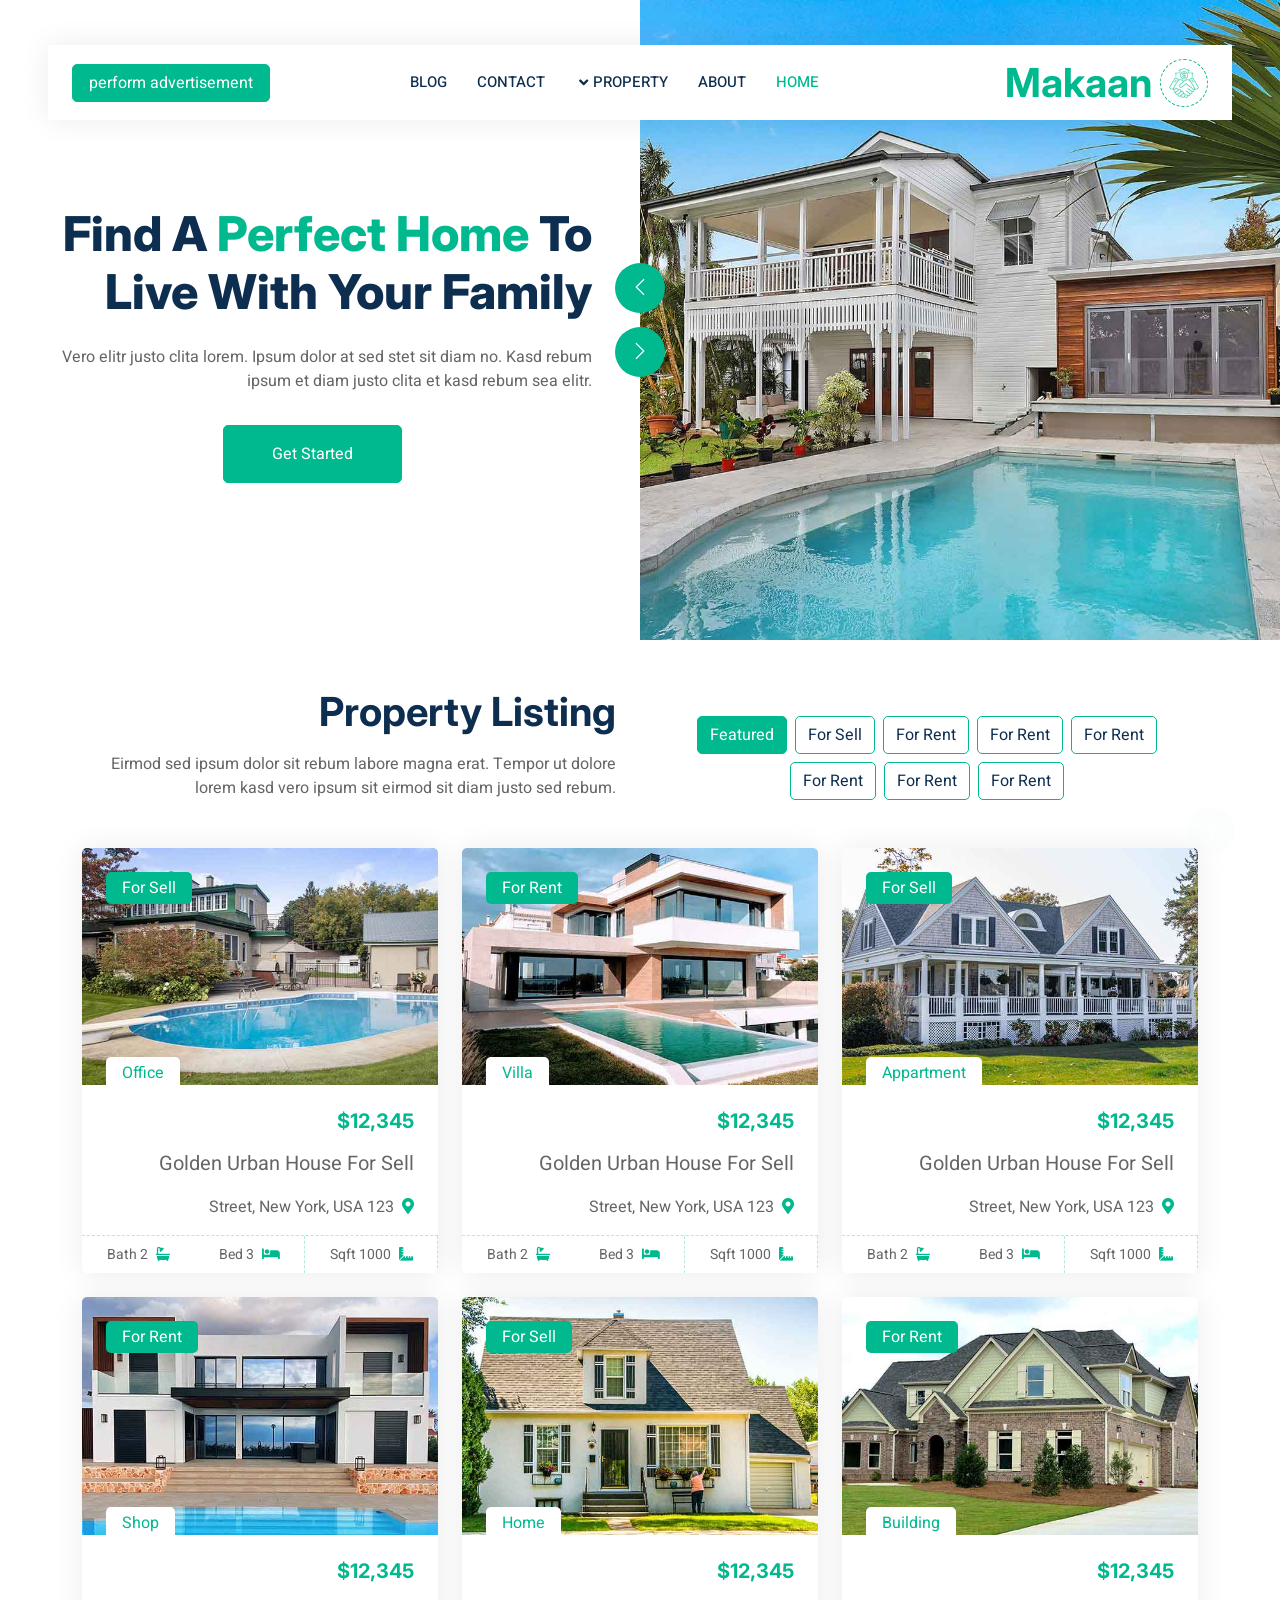
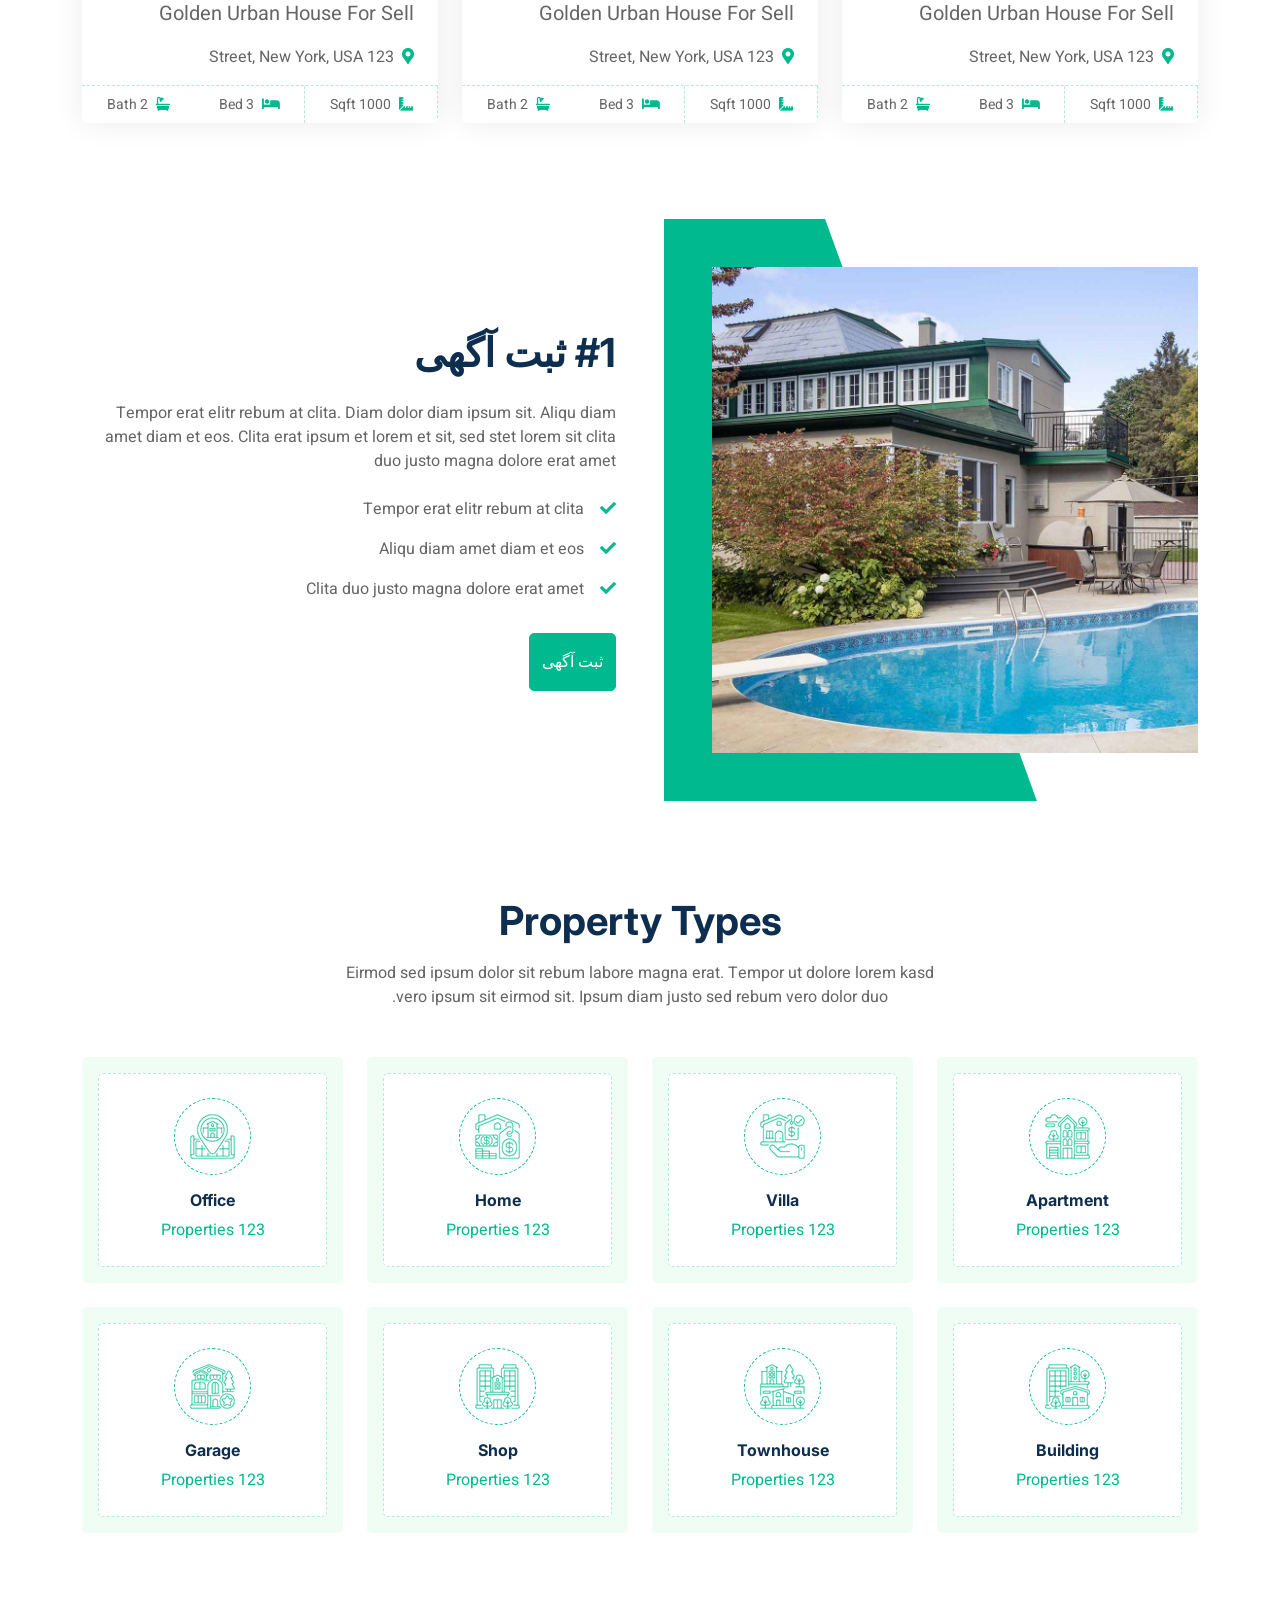
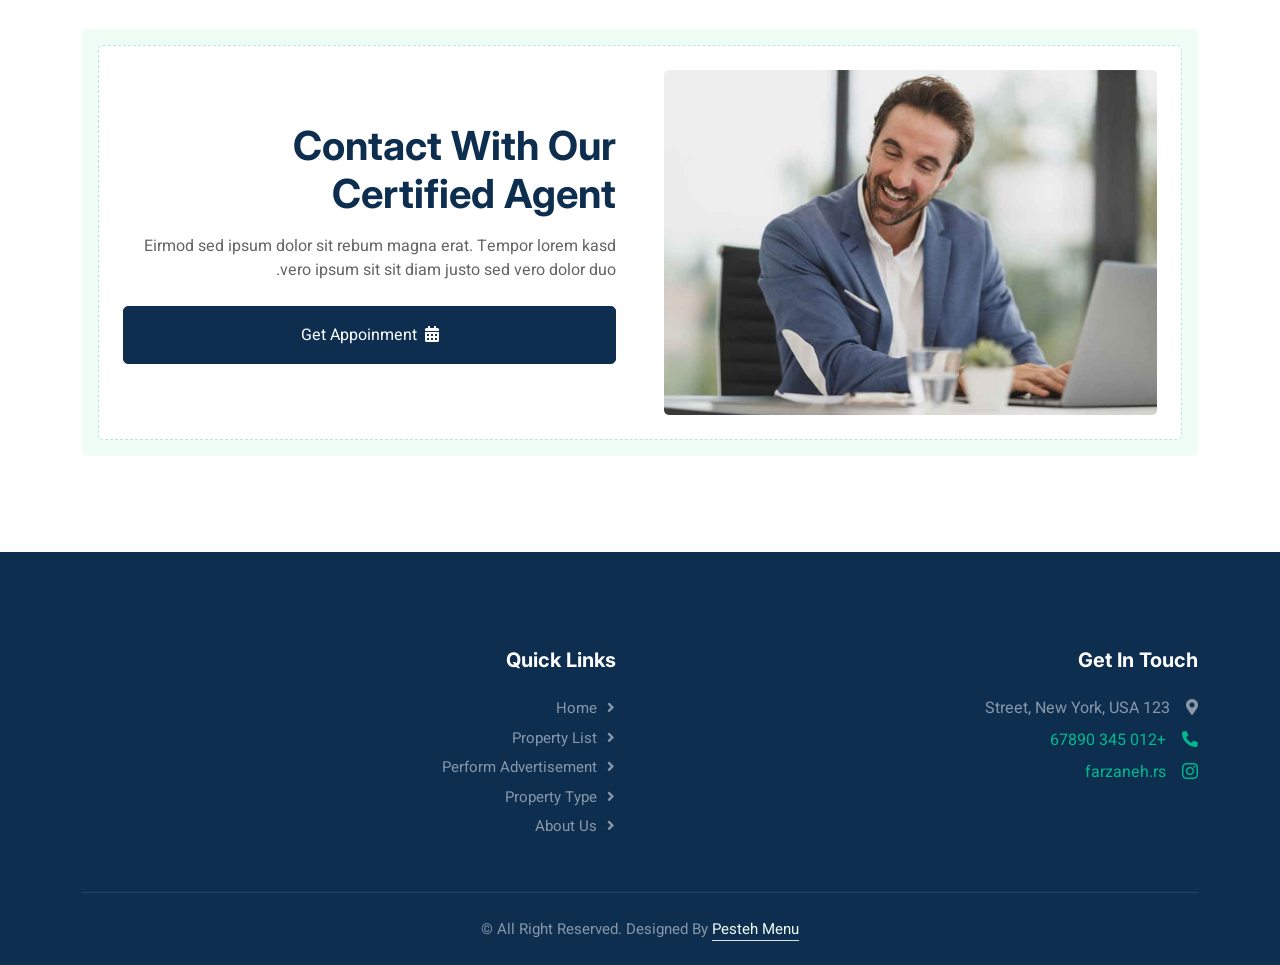
==== frontEnd/index.html @ b6bbc4dc "all files added" ====
<!DOCTYPE html>
<html lang="fa-IR" dir="rtl">

<head>
    <meta charset="utf-8">
    <title>Makaan - Real Estate HTML Template</title>
    <meta content="width=device-width, initial-scale=1.0" name="viewport">
    <meta content="" name="keywords">
    <meta content="" name="description">

    <!-- Favicon -->
    <link href="img/favicon.ico" rel="icon">

    <!-- Google Web Fonts -->
    <link rel="preconnect" href="https://fonts.googleapis.com">
    <link rel="preconnect" href="https://fonts.gstatic.com" crossorigin>
    <link href="https://fonts.googleapis.com/css2?family=Heebo:wght@400;500;600&family=Inter:wght@700;800&display=swap"
        rel="stylesheet">

    <!-- Icon Font Stylesheet -->
    <link href="https://cdnjs.cloudflare.com/ajax/libs/font-awesome/5.10.0/css/all.min.css" rel="stylesheet">
    <link href="https://cdn.jsdelivr.net/npm/bootstrap-icons@1.4.1/font/bootstrap-icons.css" rel="stylesheet">

    <!-- Libraries Stylesheet -->
    <link href="lib/animate/animate.min.css" rel="stylesheet">
    <link href="lib/owlcarousel/assets/owl.carousel.min.css" rel="stylesheet">

    <!-- Customized Bootstrap Stylesheet -->
    <link href="css/bootstrap.min.css" rel="stylesheet">

    <!-- Template Stylesheet -->
    <link href="css/style.css" rel="stylesheet">
</head>

<body>
    <div class="container-xxl bg-white p-0">
        <!-- Spinner Start -->
        <div id="spinner"
            class="show bg-white position-fixed translate-middle w-100 vh-100 top-50 start-50 d-flex align-items-center justify-content-center">
            <div class="spinner-border text-primary" style="width: 3rem; height: 3rem;" role="status">
                <span class="sr-only">Loading...</span>
            </div>
        </div>
        <!-- Spinner End -->


        <!-- Navbar Start -->
        <div class="container-fluid nav-bar bg-transparent">
            <nav class="navbar navbar-expand-lg bg-white navbar-light py-0 px-4">
                <a href="index.html" class="navbar-brand d-flex align-items-center text-center">
                    <div class="icon p-2 ms-2">
                        <img class="img-fluid" src="img/icon-deal.png" alt="Icon" style="width: 30px; height: 30px;">
                    </div>
                    <h1 class="m-0 text-primary">Makaan</h1>
                </a>
                <button type="button" class="navbar-toggler" data-bs-toggle="collapse" data-bs-target="#navbarCollapse">
                    <span class="navbar-toggler-icon"></span>
                </button>
                <div class="collapse navbar-collapse" id="navbarCollapse">
                    <div class="navbar-nav mx-auto">
                        <a href="index.html" class="nav-item nav-link active">Home</a>
                        <a href="#about" class="nav-item nav-link">About</a>
                        <div class="nav-item dropdown">
                            <a href="#" class="nav-link dropdown-toggle" data-bs-toggle="dropdown">Property</a>
                            <div class="dropdown-menu rounded-0 m-0">
                                <a href="#property-list" class="dropdown-item">Property List</a>
                                <a href="#property-type" class="dropdown-item">Property Type</a>
                            </div>
                        </div>
                        <a href="#contact-us" class="nav-item nav-link">Contact</a>
                        <a href="#blog" class="nav-item nav-link">Blog</a>
                    </div>
                    <a href="adv.html" class="btn btn-primary px-3 d-none d-lg-flex">perform advertisement</a>
                </div>
            </nav>
        </div>
        <!-- Navbar End -->


        <!-- Header Start -->
        <div class="container-fluid header bg-white p-0" dir="ltr">
            <div class="row g-0 align-items-center flex-column-reverse flex-md-row">
                <div class="col-md-6 p-5 mt-lg-5">
                    <h1 class="display-5 animated fadeIn mb-4 text-end">Find A <span class="text-primary">Perfect
                            Home</span> To Live With Your Family</h1>
                    <p class="animated fadeIn mb-4 pb-2 text-end">Vero elitr justo clita lorem. Ipsum dolor at sed stet
                        sit diam no. Kasd rebum ipsum et diam justo clita et kasd rebum sea elitr.</p>
                    <center>
                        <a href="" class="btn btn-primary py-3 px-5 me-3 animated fadeIn text-end">Get Started</a>
                    </center>
                </div>
                <div class="col-md-6 animated fadeIn">
                    <div class="owl-carousel header-carousel">
                        <div class="owl-carousel-item">
                            <img class="img-fluid" src="img/carousel-1.jpg" alt="">
                        </div>
                        <div class="owl-carousel-item">
                            <img class="img-fluid" src="img/carousel-2.jpg" alt="">
                        </div>
                    </div>
                </div>
            </div>
        </div>
        <!-- Header End -->

        <!-- Property List Start -->
        <div class="container-xxl py-5" id="property-list">
            <div class="container">
                <div class="row g-0 gx-5 align-items-end" dir="ltr">
                    <div class="col-lg-6">
                        <div class="text-end mx-auto mb-5 wow slideInLeft" data-wow-delay="0.1s">
                            <h1 class="mb-3">Property Listing</h1>
                            <p>Eirmod sed ipsum dolor sit rebum labore magna erat. Tempor ut dolore lorem kasd vero
                                ipsum sit eirmod sit diam justo sed rebum.</p>
                        </div>
                    </div>
                    <div class="col-lg-6 text-center text-lg-end wow slideInRight" data-wow-delay="0.1s">
                        <ul class="nav nav-pills d-inline-flex justify-content-center mb-5 px-0">
                            <li class="nav-item me-2 mt-2">
                                <a class="btn btn-outline-primary active" data-bs-toggle="pill"
                                    href="#tab-1">Featured</a>
                            </li>
                            <li class="nav-item me-2 mt-2">
                                <a class="btn btn-outline-primary" data-bs-toggle="pill" href="#tab-2">For Sell</a>
                            </li>
                            <li class="nav-item me-2 mt-2">
                                <a class="btn btn-outline-primary" data-bs-toggle="pill" href="#tab-3">For Rent</a>
                            </li>
                            <li class="nav-item me-2 mt-2">
                                <a class="btn btn-outline-primary" data-bs-toggle="pill" href="#tab-3">For Rent</a>
                            </li>
                            <li class="nav-item me-2 mt-2">
                                <a class="btn btn-outline-primary" data-bs-toggle="pill" href="#tab-3">For Rent</a>
                            </li>
                            <li class="nav-item me-2 mt-2">
                                <a class="btn btn-outline-primary" data-bs-toggle="pill" href="#tab-3">For Rent</a>
                            </li>
                            <li class="nav-item me-2 mt-2">
                                <a class="btn btn-outline-primary" data-bs-toggle="pill" href="#tab-3">For Rent</a>
                            </li>
                            <li class="nav-item me-2 mt-2">
                                <a class="btn btn-outline-primary" data-bs-toggle="pill" href="#tab-3">For Rent</a>
                            </li>
                        </ul>
                    </div>
                </div>
                <div class="tab-content">
                    <div id="tab-1" class="tab-pane fade show p-0 active">
                        <div class="row g-4">
                            <div class="col-lg-4 col-md-6 wow fadeInUp" data-wow-delay="0.1s">
                                <div class="property-item rounded overflow-hidden">
                                    <div class="position-relative overflow-hidden">
                                        <img class="img-fluid" src="img/property-1.jpg" alt="">
                                        <div
                                            class="bg-primary rounded text-white position-absolute start-0 top-0 m-4 py-1 px-3">
                                            For Sell</div>
                                        <div
                                            class="bg-white rounded-top text-primary position-absolute start-0 bottom-0 mx-4 pt-1 px-3">
                                            Appartment</div>
                                    </div>
                                    <div class="p-4 pb-0">
                                        <h5 class="text-primary mb-3">$12,345</h5>
                                        <p class="fs-5">Golden Urban House For Sell</p>
                                        <p><i class="fa fa-map-marker-alt text-primary ms-2"></i>123 Street, New York,
                                            USA</p>
                                    </div>
                                    <div class="d-flex border-top">
                                        <small class="flex-fill text-center border-end py-2"><i
                                                class="fa fa-ruler-combined text-primary ms-2"></i>1000 Sqft</small>
                                        <small class="flex-fill text-center border-end py-2"><i
                                                class="fa fa-bed text-primary ms-2"></i>3 Bed</small>
                                        <small class="flex-fill text-center py-2"><i
                                                class="fa fa-bath text-primary ms-2"></i>2 Bath</small>
                                    </div>
                                </div>
                            </div>
                            <div class="col-lg-4 col-md-6 wow fadeInUp" data-wow-delay="0.3s">
                                <div class="property-item rounded overflow-hidden">
                                    <div class="position-relative overflow-hidden">
                                        <img class="img-fluid" src="img/property-2.jpg" alt="">
                                        <div
                                            class="bg-primary rounded text-white position-absolute start-0 top-0 m-4 py-1 px-3">
                                            For Rent</div>
                                        <div
                                            class="bg-white rounded-top text-primary position-absolute start-0 bottom-0 mx-4 pt-1 px-3">
                                            Villa</div>
                                    </div>
                                    <div class="p-4 pb-0">
                                        <h5 class="text-primary mb-3">$12,345</h5>
                                        <p class="fs-5">Golden Urban House For Sell</p>
                                        <p><i class="fa fa-map-marker-alt text-primary ms-2"></i>123 Street, New York,
                                            USA</p>
                                    </div>
                                    <div class="d-flex border-top">
                                        <small class="flex-fill text-center border-end py-2"><i
                                                class="fa fa-ruler-combined text-primary ms-2"></i>1000 Sqft</small>
                                        <small class="flex-fill text-center border-end py-2"><i
                                                class="fa fa-bed text-primary ms-2"></i>3 Bed</small>
                                        <small class="flex-fill text-center py-2"><i
                                                class="fa fa-bath text-primary ms-2"></i>2 Bath</small>
                                    </div>
                                </div>
                            </div>
                            <div class="col-lg-4 col-md-6 wow fadeInUp" data-wow-delay="0.5s">
                                <div class="property-item rounded overflow-hidden">
                                    <div class="position-relative overflow-hidden">
                                        <img class="img-fluid" src="img/property-3.jpg" alt="">
                                        <div
                                            class="bg-primary rounded text-white position-absolute start-0 top-0 m-4 py-1 px-3">
                                            For Sell</div>
                                        <div
                                            class="bg-white rounded-top text-primary position-absolute start-0 bottom-0 mx-4 pt-1 px-3">
                                            Office</div>
                                    </div>
                                    <div class="p-4 pb-0">
                                        <h5 class="text-primary mb-3">$12,345</h5>
                                        <p class="fs-5">Golden Urban House For Sell</p>
                                        <p><i class="fa fa-map-marker-alt text-primary ms-2"></i>123 Street, New York,
                                            USA</p>
                                    </div>
                                    <div class="d-flex border-top">
                                        <small class="flex-fill text-center border-end py-2"><i
                                                class="fa fa-ruler-combined text-primary ms-2"></i>1000 Sqft</small>
                                        <small class="flex-fill text-center border-end py-2"><i
                                                class="fa fa-bed text-primary ms-2"></i>3 Bed</small>
                                        <small class="flex-fill text-center py-2"><i
                                                class="fa fa-bath text-primary ms-2"></i>2 Bath</small>
                                    </div>
                                </div>
                            </div>
                            <div class="col-lg-4 col-md-6 wow fadeInUp" data-wow-delay="0.1s">
                                <div class="property-item rounded overflow-hidden">
                                    <div class="position-relative overflow-hidden">
                                        <img class="img-fluid" src="img/property-4.jpg" alt="">
                                        <div
                                            class="bg-primary rounded text-white position-absolute start-0 top-0 m-4 py-1 px-3">
                                            For Rent</div>
                                        <div
                                            class="bg-white rounded-top text-primary position-absolute start-0 bottom-0 mx-4 pt-1 px-3">
                                            Building</div>
                                    </div>
                                    <div class="p-4 pb-0">
                                        <h5 class="text-primary mb-3">$12,345</h5>
                                        <p class="fs-5">Golden Urban House For Sell</p>
                                        <p><i class="fa fa-map-marker-alt text-primary ms-2"></i>123 Street, New York,
                                            USA</p>
                                    </div>
                                    <div class="d-flex border-top">
                                        <small class="flex-fill text-center border-end py-2"><i
                                                class="fa fa-ruler-combined text-primary ms-2"></i>1000 Sqft</small>
                                        <small class="flex-fill text-center border-end py-2"><i
                                                class="fa fa-bed text-primary ms-2"></i>3 Bed</small>
                                        <small class="flex-fill text-center py-2"><i
                                                class="fa fa-bath text-primary ms-2"></i>2 Bath</small>
                                    </div>
                                </div>
                            </div>
                            <div class="col-lg-4 col-md-6 wow fadeInUp" data-wow-delay="0.3s">
                                <div class="property-item rounded overflow-hidden">
                                    <div class="position-relative overflow-hidden">
                                        <img class="img-fluid" src="img/property-5.jpg" alt="">
                                        <div
                                            class="bg-primary rounded text-white position-absolute start-0 top-0 m-4 py-1 px-3">
                                            For Sell</div>
                                        <div
                                            class="bg-white rounded-top text-primary position-absolute start-0 bottom-0 mx-4 pt-1 px-3">
                                            Home</div>
                                    </div>
                                    <div class="p-4 pb-0">
                                        <h5 class="text-primary mb-3">$12,345</h5>
                                        <p class="fs-5">Golden Urban House For Sell</p>
                                        <p><i class="fa fa-map-marker-alt text-primary ms-2"></i>123 Street, New York,
                                            USA</p>
                                    </div>
                                    <div class="d-flex border-top">
                                        <small class="flex-fill text-center border-end py-2"><i
                                                class="fa fa-ruler-combined text-primary ms-2"></i>1000 Sqft</small>
                                        <small class="flex-fill text-center border-end py-2"><i
                                                class="fa fa-bed text-primary ms-2"></i>3 Bed</small>
                                        <small class="flex-fill text-center py-2"><i
                                                class="fa fa-bath text-primary ms-2"></i>2 Bath</small>
                                    </div>
                                </div>
                            </div>
                            <div class="col-lg-4 col-md-6 wow fadeInUp" data-wow-delay="0.5s">
                                <div class="property-item rounded overflow-hidden">
                                    <div class="position-relative overflow-hidden">
                                        <img class="img-fluid" src="img/property-6.jpg" alt="">
                                        <div
                                            class="bg-primary rounded text-white position-absolute start-0 top-0 m-4 py-1 px-3">
                                            For Rent</div>
                                        <div
                                            class="bg-white rounded-top text-primary position-absolute start-0 bottom-0 mx-4 pt-1 px-3">
                                            Shop</div>
                                    </div>
                                    <div class="p-4 pb-0">
                                        <h5 class="text-primary mb-3">$12,345</h5>
                                        <p class="fs-5">Golden Urban House For Sell</p>
                                        <p><i class="fa fa-map-marker-alt text-primary ms-2"></i>123 Street, New York,
                                            USA</p>
                                    </div>
                                    <div class="d-flex border-top">
                                        <small class="flex-fill text-center border-end py-2"><i
                                                class="fa fa-ruler-combined text-primary ms-2"></i>1000 Sqft</small>
                                        <small class="flex-fill text-center border-end py-2"><i
                                                class="fa fa-bed text-primary ms-2"></i>3 Bed</small>
                                        <small class="flex-fill text-center py-2"><i
                                                class="fa fa-bath text-primary ms-2"></i>2 Bath</small>
                                    </div>
                                </div>
                            </div>
                            <!-- <div class="col-12 text-center wow fadeInUp" data-wow-delay="0.1s">
                                <a class="btn btn-primary py-3 px-5" href="">Browse More Property</a>
                            </div> -->
                        </div>
                    </div>
                    <div id="tab-2" class="tab-pane fade show p-0">
                        <div class="row g-4">
                            <div class="col-lg-4 col-md-6">
                                <div class="property-item rounded overflow-hidden">
                                    <div class="position-relative overflow-hidden">
                                        <img class="img-fluid" src="img/property-1.jpg" alt="">
                                        <div
                                            class="bg-primary rounded text-white position-absolute start-0 top-0 m-4 py-1 px-3">
                                            For Sell</div>
                                        <div
                                            class="bg-white rounded-top text-primary position-absolute start-0 bottom-0 mx-4 pt-1 px-3">
                                            Appartment</div>
                                    </div>
                                    <div class="p-4 pb-0">
                                        <h5 class="text-primary mb-3">$12,345</h5>
                                        <p class="fs-5">Golden Urban House For Sell</p>
                                        <p><i class="fa fa-map-marker-alt text-primary ms-2"></i>123 Street, New York,
                                            USA</p>
                                    </div>
                                    <div class="d-flex border-top">
                                        <small class="flex-fill text-center border-end py-2"><i
                                                class="fa fa-ruler-combined text-primary ms-2"></i>1000 Sqft</small>
                                        <small class="flex-fill text-center border-end py-2"><i
                                                class="fa fa-bed text-primary ms-2"></i>3 Bed</small>
                                        <small class="flex-fill text-center py-2"><i
                                                class="fa fa-bath text-primary ms-2"></i>2 Bath</small>
                                    </div>
                                </div>
                            </div>
                            <div class="col-lg-4 col-md-6">
                                <div class="property-item rounded overflow-hidden">
                                    <div class="position-relative overflow-hidden">
                                        <img class="img-fluid" src="img/property-2.jpg" alt="">
                                        <div
                                            class="bg-primary rounded text-white position-absolute start-0 top-0 m-4 py-1 px-3">
                                            For Rent</div>
                                        <div
                                            class="bg-white rounded-top text-primary position-absolute start-0 bottom-0 mx-4 pt-1 px-3">
                                            Villa</div>
                                    </div>
                                    <div class="p-4 pb-0">
                                        <h5 class="text-primary mb-3">$12,345</h5>
                                        <p class="fs-5">Golden Urban House For Sell</p>
                                        <p><i class="fa fa-map-marker-alt text-primary ms-2"></i>123 Street, New York,
                                            USA</p>
                                    </div>
                                    <div class="d-flex border-top">
                                        <small class="flex-fill text-center border-end py-2"><i
                                                class="fa fa-ruler-combined text-primary ms-2"></i>1000 Sqft</small>
                                        <small class="flex-fill text-center border-end py-2"><i
                                                class="fa fa-bed text-primary ms-2"></i>3 Bed</small>
                                        <small class="flex-fill text-center py-2"><i
                                                class="fa fa-bath text-primary ms-2"></i>2 Bath</small>
                                    </div>
                                </div>
                            </div>
                            <div class="col-lg-4 col-md-6">
                                <div class="property-item rounded overflow-hidden">
                                    <div class="position-relative overflow-hidden">
                                        <img class="img-fluid" src="img/property-3.jpg" alt="">
                                        <div
                                            class="bg-primary rounded text-white position-absolute start-0 top-0 m-4 py-1 px-3">
                                            For Sell</div>
                                        <div
                                            class="bg-white rounded-top text-primary position-absolute start-0 bottom-0 mx-4 pt-1 px-3">
                                            Office</div>
                                    </div>
                                    <div class="p-4 pb-0">
                                        <h5 class="text-primary mb-3">$12,345</h5>
                                        <p class="fs-5">Golden Urban House For Sell</p>
                                        <p><i class="fa fa-map-marker-alt text-primary ms-2"></i>123 Street, New York,
                                            USA</p>
                                    </div>
                                    <div class="d-flex border-top">
                                        <small class="flex-fill text-center border-end py-2"><i
                                                class="fa fa-ruler-combined text-primary ms-2"></i>1000 Sqft</small>
                                        <small class="flex-fill text-center border-end py-2"><i
                                                class="fa fa-bed text-primary ms-2"></i>3 Bed</small>
                                        <small class="flex-fill text-center py-2"><i
                                                class="fa fa-bath text-primary ms-2"></i>2 Bath</small>
                                    </div>
                                </div>
                            </div>
                            <div class="col-lg-4 col-md-6">
                                <div class="property-item rounded overflow-hidden">
                                    <div class="position-relative overflow-hidden">
                                        <img class="img-fluid" src="img/property-4.jpg" alt="">
                                        <div
                                            class="bg-primary rounded text-white position-absolute start-0 top-0 m-4 py-1 px-3">
                                            For Rent</div>
                                        <div
                                            class="bg-white rounded-top text-primary position-absolute start-0 bottom-0 mx-4 pt-1 px-3">
                                            Building</div>
                                    </div>
                                    <div class="p-4 pb-0">
                                        <h5 class="text-primary mb-3">$12,345</h5>
                                        <p class="fs-5">Golden Urban House For Sell</p>
                                        <p><i class="fa fa-map-marker-alt text-primary ms-2"></i>123 Street, New York,
                                            USA</p>
                                    </div>
                                    <div class="d-flex border-top">
                                        <small class="flex-fill text-center border-end py-2"><i
                                                class="fa fa-ruler-combined text-primary ms-2"></i>1000 Sqft</small>
                                        <small class="flex-fill text-center border-end py-2"><i
                                                class="fa fa-bed text-primary ms-2"></i>3 Bed</small>
                                        <small class="flex-fill text-center py-2"><i
                                                class="fa fa-bath text-primary ms-2"></i>2 Bath</small>
                                    </div>
                                </div>
                            </div>
                            <div class="col-lg-4 col-md-6">
                                <div class="property-item rounded overflow-hidden">
                                    <div class="position-relative overflow-hidden">
                                        <img class="img-fluid" src="img/property-5.jpg" alt="">
                                        <div
                                            class="bg-primary rounded text-white position-absolute start-0 top-0 m-4 py-1 px-3">
                                            For Sell</div>
                                        <div
                                            class="bg-white rounded-top text-primary position-absolute start-0 bottom-0 mx-4 pt-1 px-3">
                                            Home</div>
                                    </div>
                                    <div class="p-4 pb-0">
                                        <h5 class="text-primary mb-3">$12,345</h5>
                                        <p class="fs-5">Golden Urban House For Sell</p>
                                        <p><i class="fa fa-map-marker-alt text-primary ms-2"></i>123 Street, New York,
                                            USA</p>
                                    </div>
                                    <div class="d-flex border-top">
                                        <small class="flex-fill text-center border-end py-2"><i
                                                class="fa fa-ruler-combined text-primary ms-2"></i>1000 Sqft</small>
                                        <small class="flex-fill text-center border-end py-2"><i
                                                class="fa fa-bed text-primary ms-2"></i>3 Bed</small>
                                        <small class="flex-fill text-center py-2"><i
                                                class="fa fa-bath text-primary ms-2"></i>2 Bath</small>
                                    </div>
                                </div>
                            </div>
                            <div class="col-lg-4 col-md-6">
                                <div class="property-item rounded overflow-hidden">
                                    <div class="position-relative overflow-hidden">
                                        <img class="img-fluid" src="img/property-6.jpg" alt="">
                                        <div
                                            class="bg-primary rounded text-white position-absolute start-0 top-0 m-4 py-1 px-3">
                                            For Rent</div>
                                        <div
                                            class="bg-white rounded-top text-primary position-absolute start-0 bottom-0 mx-4 pt-1 px-3">
                                            Shop</div>
                                    </div>
                                    <div class="p-4 pb-0">
                                        <h5 class="text-primary mb-3">$12,345</h5>
                                        <p class="fs-5">Golden Urban House For Sell</p>
                                        <p><i class="fa fa-map-marker-alt text-primary ms-2"></i>123 Street, New York,
                                            USA</p>
                                    </div>
                                    <div class="d-flex border-top">
                                        <small class="flex-fill text-center border-end py-2"><i
                                                class="fa fa-ruler-combined text-primary ms-2"></i>1000 Sqft</small>
                                        <small class="flex-fill text-center border-end py-2"><i
                                                class="fa fa-bed text-primary ms-2"></i>3 Bed</small>
                                        <small class="flex-fill text-center py-2"><i
                                                class="fa fa-bath text-primary ms-2"></i>2 Bath</small>
                                    </div>
                                </div>
                            </div>
                            <div class="col-12 text-center">
                                <a class="btn btn-primary py-3 px-5" href="">Browse More Property</a>
                            </div>
                        </div>
                    </div>
                    <div id="tab-3" class="tab-pane fade show p-0">
                        <div class="row g-4">
                            <div class="col-lg-4 col-md-6">
                                <div class="property-item rounded overflow-hidden">
                                    <div class="position-relative overflow-hidden">
                                        <img class="img-fluid" src="img/property-1.jpg" alt="">
                                        <div
                                            class="bg-primary rounded text-white position-absolute start-0 top-0 m-4 py-1 px-3">
                                            For Sell</div>
                                        <div
                                            class="bg-white rounded-top text-primary position-absolute start-0 bottom-0 mx-4 pt-1 px-3">
                                            Appartment</div>
                                    </div>
                                    <div class="p-4 pb-0">
                                        <h5 class="text-primary mb-3">$12,345</h5>
                                        <p class="fs-5">Golden Urban House For Sell</p>
                                        <p><i class="fa fa-map-marker-alt text-primary ms-2"></i>123 Street, New York,
                                            USA</p>
                                    </div>
                                    <div class="d-flex border-top">
                                        <small class="flex-fill text-center border-end py-2"><i
                                                class="fa fa-ruler-combined text-primary ms-2"></i>1000 Sqft</small>
                                        <small class="flex-fill text-center border-end py-2"><i
                                                class="fa fa-bed text-primary ms-2"></i>3 Bed</small>
                                        <small class="flex-fill text-center py-2"><i
                                                class="fa fa-bath text-primary ms-2"></i>2 Bath</small>
                                    </div>
                                </div>
                            </div>
                            <div class="col-lg-4 col-md-6">
                                <div class="property-item rounded overflow-hidden">
                                    <div class="position-relative overflow-hidden">
                                        <img class="img-fluid" src="img/property-2.jpg" alt="">
                                        <div
                                            class="bg-primary rounded text-white position-absolute start-0 top-0 m-4 py-1 px-3">
                                            For Rent</div>
                                        <div
                                            class="bg-white rounded-top text-primary position-absolute start-0 bottom-0 mx-4 pt-1 px-3">
                                            Villa</div>
                                    </div>
                                    <div class="p-4 pb-0">
                                        <h5 class="text-primary mb-3">$12,345</h5>
                                        <p class="fs-5">Golden Urban House For Sell</p>
                                        <p><i class="fa fa-map-marker-alt text-primary ms-2"></i>123 Street, New York,
                                            USA</p>
                                    </div>
                                    <div class="d-flex border-top">
                                        <small class="flex-fill text-center border-end py-2"><i
                                                class="fa fa-ruler-combined text-primary ms-2"></i>1000 Sqft</small>
                                        <small class="flex-fill text-center border-end py-2"><i
                                                class="fa fa-bed text-primary ms-2"></i>3 Bed</small>
                                        <small class="flex-fill text-center py-2"><i
                                                class="fa fa-bath text-primary ms-2"></i>2 Bath</small>
                                    </div>
                                </div>
                            </div>
                            <div class="col-lg-4 col-md-6">
                                <div class="property-item rounded overflow-hidden">
                                    <div class="position-relative overflow-hidden">
                                        <img class="img-fluid" src="img/property-3.jpg" alt="">
                                        <div
                                            class="bg-primary rounded text-white position-absolute start-0 top-0 m-4 py-1 px-3">
                                            For Sell</div>
                                        <div
                                            class="bg-white rounded-top text-primary position-absolute start-0 bottom-0 mx-4 pt-1 px-3">
                                            Office</div>
                                    </div>
                                    <div class="p-4 pb-0">
                                        <h5 class="text-primary mb-3">$12,345</h5>
                                        <p class="fs-5">Golden Urban House For Sell</p>
                                        <p><i class="fa fa-map-marker-alt text-primary ms-2"></i>123 Street, New York,
                                            USA</p>
                                    </div>
                                    <div class="d-flex border-top">
                                        <small class="flex-fill text-center border-end py-2"><i
                                                class="fa fa-ruler-combined text-primary ms-2"></i>1000 Sqft</small>
                                        <small class="flex-fill text-center border-end py-2"><i
                                                class="fa fa-bed text-primary ms-2"></i>3 Bed</small>
                                        <small class="flex-fill text-center py-2"><i
                                                class="fa fa-bath text-primary ms-2"></i>2 Bath</small>
                                    </div>
                                </div>
                            </div>
                            <div class="col-lg-4 col-md-6">
                                <div class="property-item rounded overflow-hidden">
                                    <div class="position-relative overflow-hidden">
                                        <img class="img-fluid" src="img/property-4.jpg" alt="">
                                        <div
                                            class="bg-primary rounded text-white position-absolute start-0 top-0 m-4 py-1 px-3">
                                            For Rent</div>
                                        <div
                                            class="bg-white rounded-top text-primary position-absolute start-0 bottom-0 mx-4 pt-1 px-3">
                                            Building</div>
                                    </div>
                                    <div class="p-4 pb-0">
                                        <h5 class="text-primary mb-3">$12,345</h5>
                                        <p class="fs-5">Golden Urban House For Sell</p>
                                        <p><i class="fa fa-map-marker-alt text-primary ms-2"></i>123 Street, New York,
                                            USA</p>
                                    </div>
                                    <div class="d-flex border-top">
                                        <small class="flex-fill text-center border-end py-2"><i
                                                class="fa fa-ruler-combined text-primary ms-2"></i>1000 Sqft</small>
                                        <small class="flex-fill text-center border-end py-2"><i
                                                class="fa fa-bed text-primary ms-2"></i>3 Bed</small>
                                        <small class="flex-fill text-center py-2"><i
                                                class="fa fa-bath text-primary ms-2"></i>2 Bath</small>
                                    </div>
                                </div>
                            </div>
                            <div class="col-lg-4 col-md-6">
                                <div class="property-item rounded overflow-hidden">
                                    <div class="position-relative overflow-hidden">
                                        <img class="img-fluid" src="img/property-5.jpg" alt="">
                                        <div
                                            class="bg-primary rounded text-white position-absolute start-0 top-0 m-4 py-1 px-3">
                                            For Sell</div>
                                        <div
                                            class="bg-white rounded-top text-primary position-absolute start-0 bottom-0 mx-4 pt-1 px-3">
                                            Home</div>
                                    </div>
                                    <div class="p-4 pb-0">
                                        <h5 class="text-primary mb-3">$12,345</h5>
                                        <p class="fs-5">Golden Urban House For Sell</p>
                                        <p><i class="fa fa-map-marker-alt text-primary ms-2"></i>123 Street, New York,
                                            USA</p>
                                    </div>
                                    <div class="d-flex border-top">
                                        <small class="flex-fill text-center border-end py-2"><i
                                                class="fa fa-ruler-combined text-primary ms-2"></i>1000 Sqft</small>
                                        <small class="flex-fill text-center border-end py-2"><i
                                                class="fa fa-bed text-primary ms-2"></i>3 Bed</small>
                                        <small class="flex-fill text-center py-2"><i
                                                class="fa fa-bath text-primary ms-2"></i>2 Bath</small>
                                    </div>
                                </div>
                            </div>
                            <div class="col-lg-4 col-md-6">
                                <div class="property-item rounded overflow-hidden">
                                    <div class="position-relative overflow-hidden">
                                        <img class="img-fluid" src="img/property-6.jpg" alt="">
                                        <div
                                            class="bg-primary rounded text-white position-absolute start-0 top-0 m-4 py-1 px-3">
                                            For Rent</div>
                                        <div
                                            class="bg-white rounded-top text-primary position-absolute start-0 bottom-0 mx-4 pt-1 px-3">
                                            Shop</div>
                                    </div>
                                    <div class="p-4 pb-0">
                                        <h5 class="text-primary mb-3">$12,345</h5>
                                        <p class="fs-5">Golden Urban House For Sell</p>
                                        <p><i class="fa fa-map-marker-alt text-primary ms-2"></i>123 Street, New York,
                                            USA</p>
                                    </div>
                                    <div class="d-flex border-top">
                                        <small class="flex-fill text-center border-end py-2"><i
                                                class="fa fa-ruler-combined text-primary ms-2"></i>1000 Sqft</small>
                                        <small class="flex-fill text-center border-end py-2"><i
                                                class="fa fa-bed text-primary ms-2"></i>3 Bed</small>
                                        <small class="flex-fill text-center py-2"><i
                                                class="fa fa-bath text-primary ms-2"></i>2 Bath</small>
                                    </div>
                                </div>
                            </div>
                            <div class="col-12 text-center">
                                <a class="btn btn-primary py-3 px-5" href="">Browse More Property</a>
                            </div>
                        </div>
                    </div>
                </div>
            </div>
        </div>
        <!-- Property List End -->

        <!-- advertisement Start -->
        <div class="container-xxl py-5">
            <div class="container">
                <div class="row g-5 align-items-center">
                    <div class="col-lg-6 wow fadeIn" data-wow-delay="0.1s">
                        <div class="about-img position-relative overflow-hidden p-5 pe-0">
                            <img class="img-fluid w-100" src="img/about.jpg">
                        </div>
                    </div>
                    <div class="col-lg-6 wow fadeIn" data-wow-delay="0.5s">
                        <h1 class="mb-4">#1 ثبت آگهی</h1>
                        <p class="mb-4">Tempor erat elitr rebum at clita. Diam dolor diam ipsum sit. Aliqu diam amet
                            diam et eos. Clita erat ipsum et lorem et sit, sed stet lorem sit clita duo justo magna
                            dolore erat amet</p>
                        <p><i class="fa fa-check text-primary ms-3"></i>Tempor erat elitr rebum at clita</p>
                        <p><i class="fa fa-check text-primary ms-3"></i>Aliqu diam amet diam et eos</p>
                        <p><i class="fa fa-check text-primary ms-3"></i>Clita duo justo magna dolore erat amet</p>
                        <a class="btn btn-primary py-3 mt-3 d-inline-block" href="adv.html">ثبت آگهی</a>
                    </div>
                </div>
            </div>
        </div>
        <!-- advertisement Action End -->

        <!-- Category Start -->
        <div class="container-xxl py-5" id="property-type">
            <div class="container">
                <div class="text-center mx-auto mb-5 wow fadeInUp" data-wow-delay="0.1s" style="max-width: 600px;">
                    <h1 class="mb-3">Property Types</h1>
                    <p>Eirmod sed ipsum dolor sit rebum labore magna erat. Tempor ut dolore lorem kasd vero ipsum sit
                        eirmod sit. Ipsum diam justo sed rebum vero dolor duo.</p>
                </div>
                <div class="row g-4">
                    <div class="col-lg-3 col-sm-6 wow fadeInUp" data-wow-delay="0.1s">
                        <a class="cat-item d-block bg-light text-center rounded p-3" target="_parent"
                            href="property-list.html">
                            <div class="rounded p-4">
                                <div class="icon mb-3">
                                    <img class="img-fluid" src="img/icon-apartment.png" alt="Icon">
                                </div>
                                <h6>Apartment</h6>
                                <span>123 Properties</span>
                            </div>
                        </a>
                    </div>
                    <div class="col-lg-3 col-sm-6 wow fadeInUp" data-wow-delay="0.3s">
                        <a class="cat-item d-block bg-light text-center rounded p-3" target="_parent"
                            href="property-list.html">
                            <div class="rounded p-4">
                                <div class="icon mb-3">
                                    <img class="img-fluid" src="img/icon-villa.png" alt="Icon">
                                </div>
                                <h6>Villa</h6>
                                <span>123 Properties</span>
                            </div>
                        </a>
                    </div>
                    <div class="col-lg-3 col-sm-6 wow fadeInUp" data-wow-delay="0.5s">
                        <a class="cat-item d-block bg-light text-center rounded p-3" target="_parent"
                            href="property-list.html">
                            <div class="rounded p-4">
                                <div class="icon mb-3">
                                    <img class="img-fluid" src="img/icon-house.png" alt="Icon">
                                </div>
                                <h6>Home</h6>
                                <span>123 Properties</span>
                            </div>
                        </a>
                    </div>
                    <div class="col-lg-3 col-sm-6 wow fadeInUp" data-wow-delay="0.7s">
                        <a class="cat-item d-block bg-light text-center rounded p-3" target="_parent"
                            href="property-list.html">
                            <div class="rounded p-4">
                                <div class="icon mb-3">
                                    <img class="img-fluid" src="img/icon-housing.png" alt="Icon">
                                </div>
                                <h6>Office</h6>
                                <span>123 Properties</span>
                            </div>
                        </a>
                    </div>
                    <div class="col-lg-3 col-sm-6 wow fadeInUp" data-wow-delay="0.1s">
                        <a class="cat-item d-block bg-light text-center rounded p-3" target="_parent"
                            href="property-list.html">
                            <div class="rounded p-4">
                                <div class="icon mb-3">
                                    <img class="img-fluid" src="img/icon-building.png" alt="Icon">
                                </div>
                                <h6>Building</h6>
                                <span>123 Properties</span>
                            </div>
                        </a>
                    </div>
                    <div class="col-lg-3 col-sm-6 wow fadeInUp" data-wow-delay="0.3s">
                        <a class="cat-item d-block bg-light text-center rounded p-3" target="_parent"
                            href="property-list.html">
                            <div class="rounded p-4">
                                <div class="icon mb-3">
                                    <img class="img-fluid" src="img/icon-neighborhood.png" alt="Icon">
                                </div>
                                <h6>Townhouse</h6>
                                <span>123 Properties</span>
                            </div>
                        </a>
                    </div>
                    <div class="col-lg-3 col-sm-6 wow fadeInUp" data-wow-delay="0.5s">
                        <a class="cat-item d-block bg-light text-center rounded p-3" target="_parent"
                            href="property-list.html">
                            <div class="rounded p-4">
                                <div class="icon mb-3">
                                    <img class="img-fluid" src="img/icon-condominium.png" alt="Icon">
                                </div>
                                <h6>Shop</h6>
                                <span>123 Properties</span>
                            </div>
                        </a>
                    </div>
                    <div class="col-lg-3 col-sm-6 wow fadeInUp" data-wow-delay="0.7s">
                        <a class="cat-item d-block bg-light text-center rounded p-3" target="_parent"
                            href="property-list.html">
                            <div class="rounded p-4">
                                <div class="icon mb-3">
                                    <img class="img-fluid" src="img/icon-luxury.png" alt="Icon">
                                </div>
                                <h6>Garage</h6>
                                <span>123 Properties</span>
                            </div>
                        </a>
                    </div>
                </div>
            </div>
        </div>
        <!-- Category End -->

        <!-- About Start -->
        <div class="container-xxl py-5" id="about">
            <div class="container">
                <div class="bg-light rounded p-3">
                    <div class="bg-white rounded p-4" style="border: 1px dashed rgba(0, 185, 142, .3)">
                        <div class="row g-5 align-items-center">
                            <div class="col-lg-6 wow fadeIn" data-wow-delay="0.1s">
                                <img class="img-fluid rounded w-100" src="img/call-to-action.jpg" alt="">
                            </div>
                            <div class="col-lg-6 wow fadeIn" data-wow-delay="0.5s">
                                <div class="mb-4">
                                    <h1 class="mb-3">Contact With Our Certified Agent</h1>
                                    <p>Eirmod sed ipsum dolor sit rebum magna erat. Tempor lorem kasd vero ipsum sit sit
                                        diam justo sed vero dolor duo.</p>
                                </div>
                                <a href="tel:09123456789" class="btn btn-dark py-3 d-block"><i
                                        class="fa fa-calendar-alt ms-2"></i>Get
                                    Appoinment</a>
                            </div>
                        </div>
                    </div>
                </div>
            </div>
        </div>
        <!-- About End -->

        <!-- Footer Start -->
        <div class="container-fluid bg-dark text-white-50 footer pt-5 mt-5 wow fadeIn" id="contact-us" data-wow-delay="0.1s">
            <div class="container py-5">
                <div class="row g-5">
                    <div class="col-md-6">
                        <h5 class="text-white mb-4">Get In Touch</h5>
                        <p class="mb-2"><i class="fa fa-map-marker-alt ms-3"></i>123 Street, New York, USA</p>
                        <a href="tel:09123456789" target="_blank" class="mb-2 d-block"><i class="fa fa-phone-alt ms-3"></i>+012 345 67890</a>
                        <a href="#" target="_blank" class="mb-2"><i class="bi bi-instagram ms-3"></i>farzaneh.rs</a>
                    </div>
                    <div class="col-md-6">
                        <h5 class="text-white mb-4">Quick Links</h5>
                        <a class="btn btn-link text-white-50 text-end" href="index.html">home</a>
                        <a class="btn btn-link text-white-50 text-end" href="#property-list">property list</a>
                        <a class="btn btn-link text-white-50 text-end" href="adv.html">perform advertisement</a>
                        <a class="btn btn-link text-white-50 text-end" href="#property-type">property type</a>
                        <a class="btn btn-link text-white-50 text-end" href="#about">about us</a>
                    </div>
                </div>
            </div>
            <div class="container">
                <div class="copyright">
                    <div class="row">
                        <div class="col-12 text-center mb-3 mb-md-0">
                            All Right Reserved.
                            Designed By <a class="border-bottom" href="#">Pesteh Menu</a> &copy;
                        </div>
                    </div>
                </div>
            </div>
        </div>
        <!-- Footer End -->


        <!-- Back to Top -->
        <a href="#" class="btn btn-lg btn-primary btn-lg-square back-to-top"><i class="bi bi-arrow-up"></i></a>
    </div>

    <!-- JavaScript Libraries -->
    <script src="https://code.jquery.com/jquery-3.4.1.min.js"></script>
    <script src="https://cdn.jsdelivr.net/npm/bootstrap@5.0.0/dist/js/bootstrap.bundle.min.js"></script>
    <script src="lib/wow/wow.min.js"></script>
    <script src="lib/easing/easing.min.js"></script>
    <script src="lib/waypoints/waypoints.min.js"></script>
    <script src="lib/owlcarousel/owl.carousel.min.js"></script>

    <!-- Template Javascript -->
    <script src="js/main.js"></script>
</body>

</html>
---- frontEnd/css/style.css ----
/********** Template CSS **********/
:root {
    --primary: #00B98E;
    --secondary: #FF6922;
    --light: #EFFDF5;
    --dark: #0E2E50;
}
html,body{
    scroll-behavior: smooth !important;
}
.back-to-top {
    position: fixed;
    display: none;
    right: 45px;
    bottom: 45px;
    z-index: 99;
}


/*** Spinner ***/
#spinner {
    opacity: 0;
    visibility: hidden;
    transition: opacity .5s ease-out, visibility 0s linear .5s;
    z-index: 99999;
}

#spinner.show {
    transition: opacity .5s ease-out, visibility 0s linear 0s;
    visibility: visible;
    opacity: 1;
}


/*** Button ***/
.btn {
    transition: .5s;
}

.btn.btn-primary,
.btn.btn-secondary {
    color: #FFFFFF;
}

.btn-square {
    width: 38px;
    height: 38px;
}

.btn-sm-square {
    width: 32px;
    height: 32px;
}

.btn-lg-square {
    width: 48px;
    height: 48px;
}

.btn-square,
.btn-sm-square,
.btn-lg-square {
    padding: 0;
    display: flex;
    align-items: center;
    justify-content: center;
    font-weight: normal;
    border-radius: 50px;
}


/*** Navbar ***/
.nav-bar {
    position: relative;
    margin-top: 45px;
    padding: 0 3rem;
    transition: .5s;
    z-index: 9999;
}

.nav-bar.sticky-top {
    position: sticky;
    padding: 0;
    z-index: 9999;
}

.navbar {
    box-shadow: 0 0 30px rgba(0, 0, 0, .08);
}

.navbar .dropdown-toggle::after {
    border: none;
    content: "\f107";
    font-family: "Font Awesome 5 Free";
    font-weight: 900;
    vertical-align: middle;
    margin-right: 5px;
    transition: .5s;
}

.navbar .dropdown-toggle[aria-expanded=true]::after {
    transform: rotate(-180deg);
}

.navbar-light .navbar-nav .nav-link {
    margin-right: 30px;
    padding: 25px 0;
    color: #FFFFFF;
    font-size: 15px;
    text-transform: uppercase;
    outline: none;
}

.navbar-light .navbar-nav .nav-link:hover,
.navbar-light .navbar-nav .nav-link.active {
    color: var(--primary);
}

@media (max-width: 991.98px) {
    .nav-bar {
        margin: 0;
        padding: 0;
    }

    .navbar-light .navbar-nav .nav-link {
        margin-right: 0;
        padding: 10px 0;
    }

    .navbar-light .navbar-nav {
        border-top: 1px solid #EEEEEE;
    }
}

.navbar-light .navbar-brand {
    height: 75px;
}

.navbar-light .navbar-nav .nav-link {
    color: var(--dark);
    font-weight: 500;
}

@media (min-width: 992px) {
    .navbar .nav-item .dropdown-menu {
        display: block;
        top: 100%;
        margin-top: 0;
        transform: rotateX(-75deg);
        transform-origin: 0% 0%;
        opacity: 0;
        visibility: hidden;
        transition: .5s;

    }

    .navbar .nav-item:hover .dropdown-menu {
        transform: rotateX(0deg);
        visibility: visible;
        transition: .5s;
        opacity: 1;
    }
}


/*** Header ***/
@media (min-width: 992px) {
    .header {
        margin-top: -120px;
    }
}

.header-carousel .owl-nav {
    position: absolute;
    top: 50%;
    left: -25px;
    transform: translateY(-50%);
    display: flex;
    flex-direction: column;
}

.header-carousel .owl-nav .owl-prev,
.header-carousel .owl-nav .owl-next {
    margin: 7px 0;
    width: 50px;
    height: 50px;
    display: flex;
    align-items: center;
    justify-content: center;
    color: #FFFFFF;
    background: var(--primary);
    border-radius: 40px;
    font-size: 20px;
    transition: .5s;
}

.header-carousel .owl-nav .owl-prev:hover,
.header-carousel .owl-nav .owl-next:hover {
    background: var(--dark);
}

@media (max-width: 768px) {
    .header-carousel .owl-nav {
        left: 25px;
    }
}

.breadcrumb-item+.breadcrumb-item::before {
    color: #DDDDDD;
}


/*** Icon ***/
.icon {
    padding: 15px;
    display: inline-flex;
    align-items: center;
    justify-content: center;
    background: #FFFFFF !important;
    border-radius: 50px;
    border: 1px dashed var(--primary) !important;
}


/*** About ***/
.about-img img {
    position: relative;
    z-index: 2;
}

.about-img::before {
    position: absolute;
    content: "";
    top: 0;
    left: -50%;
    width: 100%;
    height: 100%;
    background: var(--primary);
    transform: skew(20deg);
    z-index: 1;
}


/*** Category ***/
.cat-item div {
    background: #FFFFFF;
    border: 1px dashed rgba(0, 185, 142, .3);
    transition: .5s;
}

.cat-item:hover div {
    background: var(--primary);
    border-color: transparent;
}

.cat-item div * {
    transition: .5s;
}

.cat-item:hover div * {
    color: #FFFFFF !important;
}


/*** Property List ***/
.nav-pills .nav-item .btn {
    color: var(--dark);
}

.nav-pills .nav-item .btn:hover,
.nav-pills .nav-item .btn.active {
    color: #FFFFFF;
}

.property-item {
    box-shadow: 0 0 30px rgba(0, 0, 0, .08);
}

.property-item img {
    transition: .5s;
}

.property-item:hover img {
    transform: scale(1.1);
}

.property-item .border-top {
    border-top: 1px dashed rgba(0, 185, 142, .3) !important;
}

.property-item .border-end {
    border-right: 1px dashed rgba(0, 185, 142, .3) !important;
}


/*** Team ***/
.team-item {
    box-shadow: 0 0 30px rgba(0, 0, 0, .08);
    transition: .5s;
}

.team-item .btn {
    color: var(--primary);
    background: #FFFFFF;
    box-shadow: 0 0 30px rgba(0, 0, 0, .15);
}

.team-item .btn:hover {
    color: #FFFFFF;
    background: var(--primary);
}

.team-item:hover {
    border-color: var(--secondary) !important;
}

.team-item:hover .bg-primary {
    background: var(--secondary) !important;
}

.team-item:hover .bg-primary i {
    color: var(--secondary) !important;
}


/*** Testimonial ***/
.testimonial-carousel {
    padding-left: 1.5rem;
    padding-right: 1.5rem;
}

@media (min-width: 576px) {
    .testimonial-carousel {
        padding-left: 4rem;
        padding-right: 4rem;
    }
}

.testimonial-carousel .testimonial-item .border {
    border: 1px dashed rgba(0, 185, 142, .3) !important;
}

.testimonial-carousel .owl-nav {
    position: absolute;
    width: 100%;
    height: 40px;
    top: calc(50% - 20px);
    left: 0;
    display: flex;
    justify-content: space-between;
    z-index: 1;
}

.testimonial-carousel .owl-nav .owl-prev,
.testimonial-carousel .owl-nav .owl-next {
    position: relative;
    width: 40px;
    height: 40px;
    display: flex;
    align-items: center;
    justify-content: center;
    color: #FFFFFF;
    background: var(--primary);
    border-radius: 40px;
    font-size: 20px;
    transition: .5s;
}

.testimonial-carousel .owl-nav .owl-prev:hover,
.testimonial-carousel .owl-nav .owl-next:hover {
    background: var(--dark);
}


/*** Footer ***/
.footer .btn.btn-social {
    margin-right: 5px;
    width: 35px;
    height: 35px;
    display: flex;
    align-items: center;
    justify-content: center;
    color: var(--light);
    border: 1px solid rgba(255, 255, 255, 0.5);
    border-radius: 35px;
    transition: .3s;
}

.footer .btn.btn-social:hover {
    color: var(--primary);
    border-color: var(--light);
}

.footer .btn.btn-link {
    display: block;
    margin-bottom: 5px;
    padding: 0;
    text-align: left;
    font-size: 15px;
    font-weight: normal;
    text-transform: capitalize;
    transition: .3s;
}

.footer .btn.btn-link::after {
    position: relative;
    content: "\f105";
    font-family: "Font Awesome 5 Free";
    font-weight: 900;
    margin-left: 10px;
}

.footer .btn.btn-link:hover {
    color: #FFFFFF !important;
    box-shadow: none;
}

.footer .form-control {
    border-color: rgba(255, 255, 255, 0.5);
}

.footer .copyright {
    padding: 25px 0;
    font-size: 15px;
    border-top: 1px solid rgba(256, 256, 256, .1);
}

.footer .copyright a {
    color: var(--light);
}

.footer .footer-menu a {
    margin-right: 15px;
    padding-right: 15px;
    border-right: 1px solid rgba(255, 255, 255, .1);
}

.footer .footer-menu a:last-child {
    margin-right: 0;
    padding-right: 0;
    border-right: none;
}
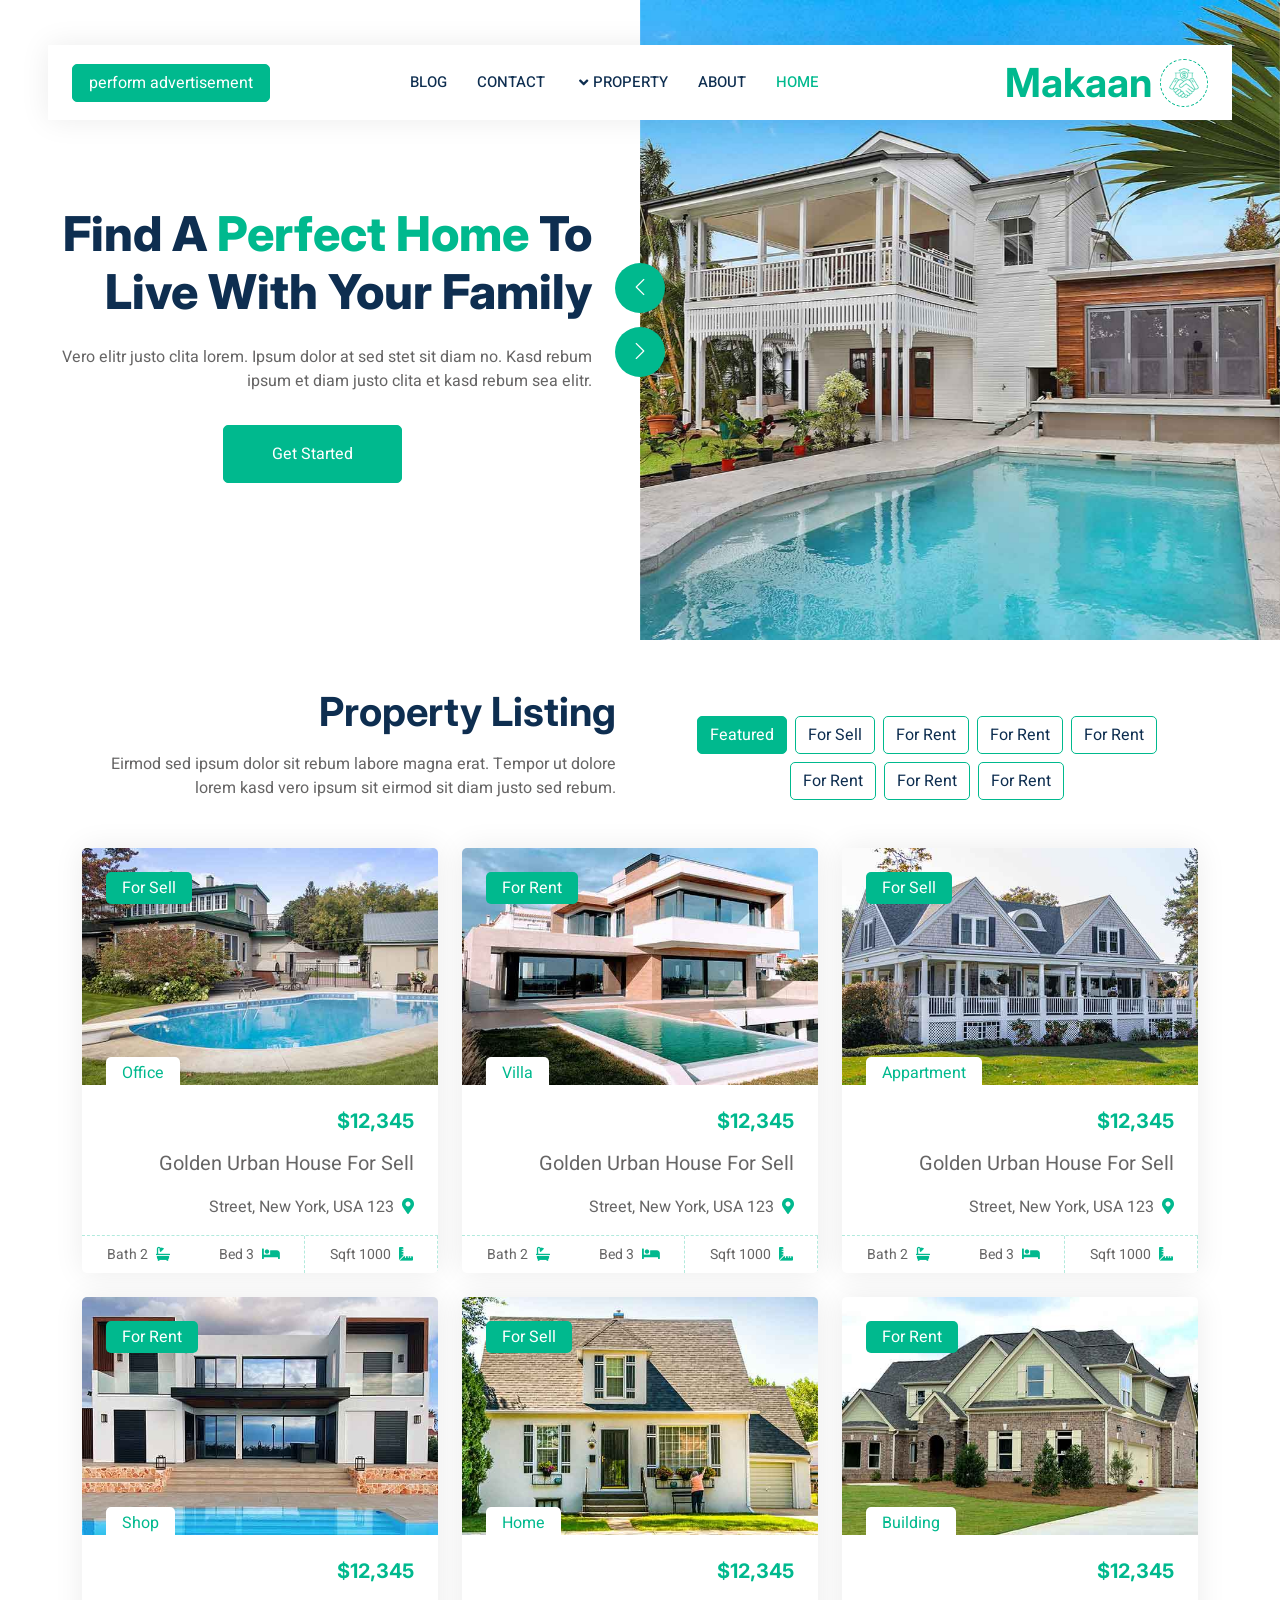
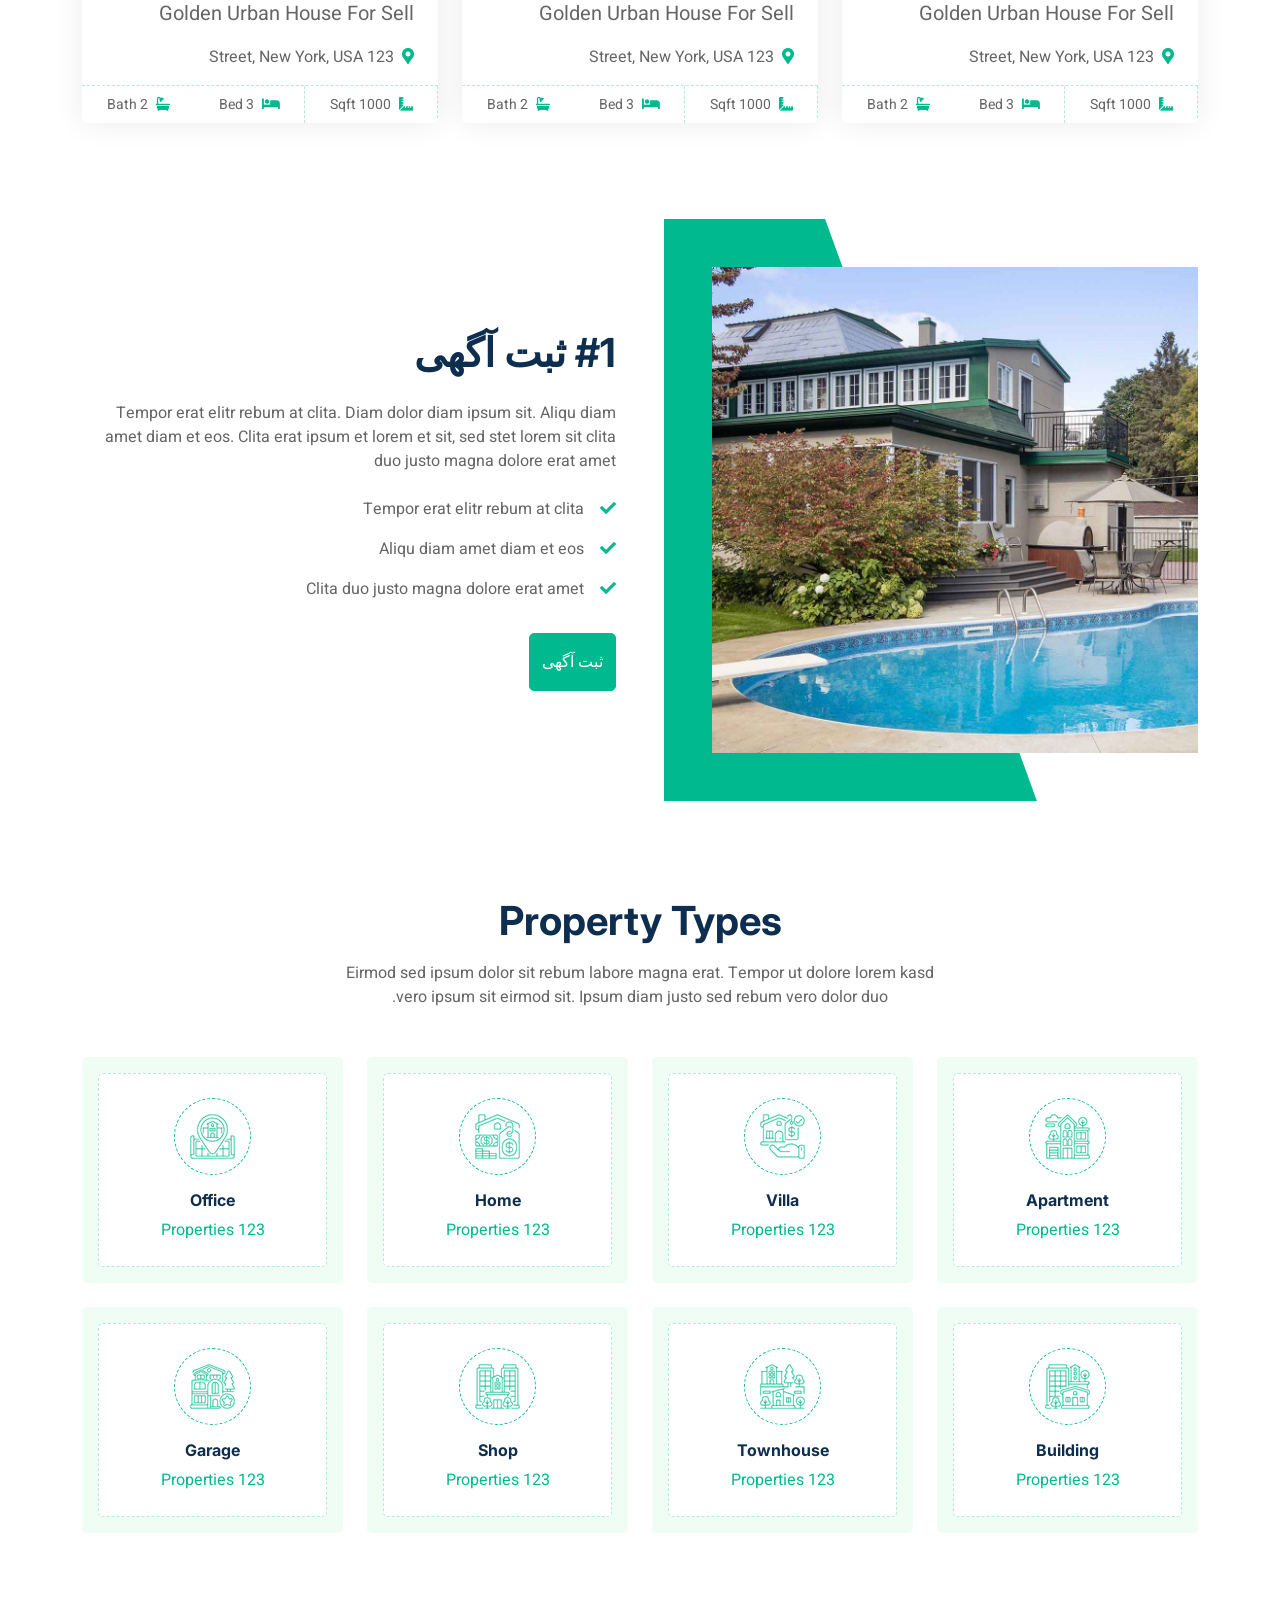
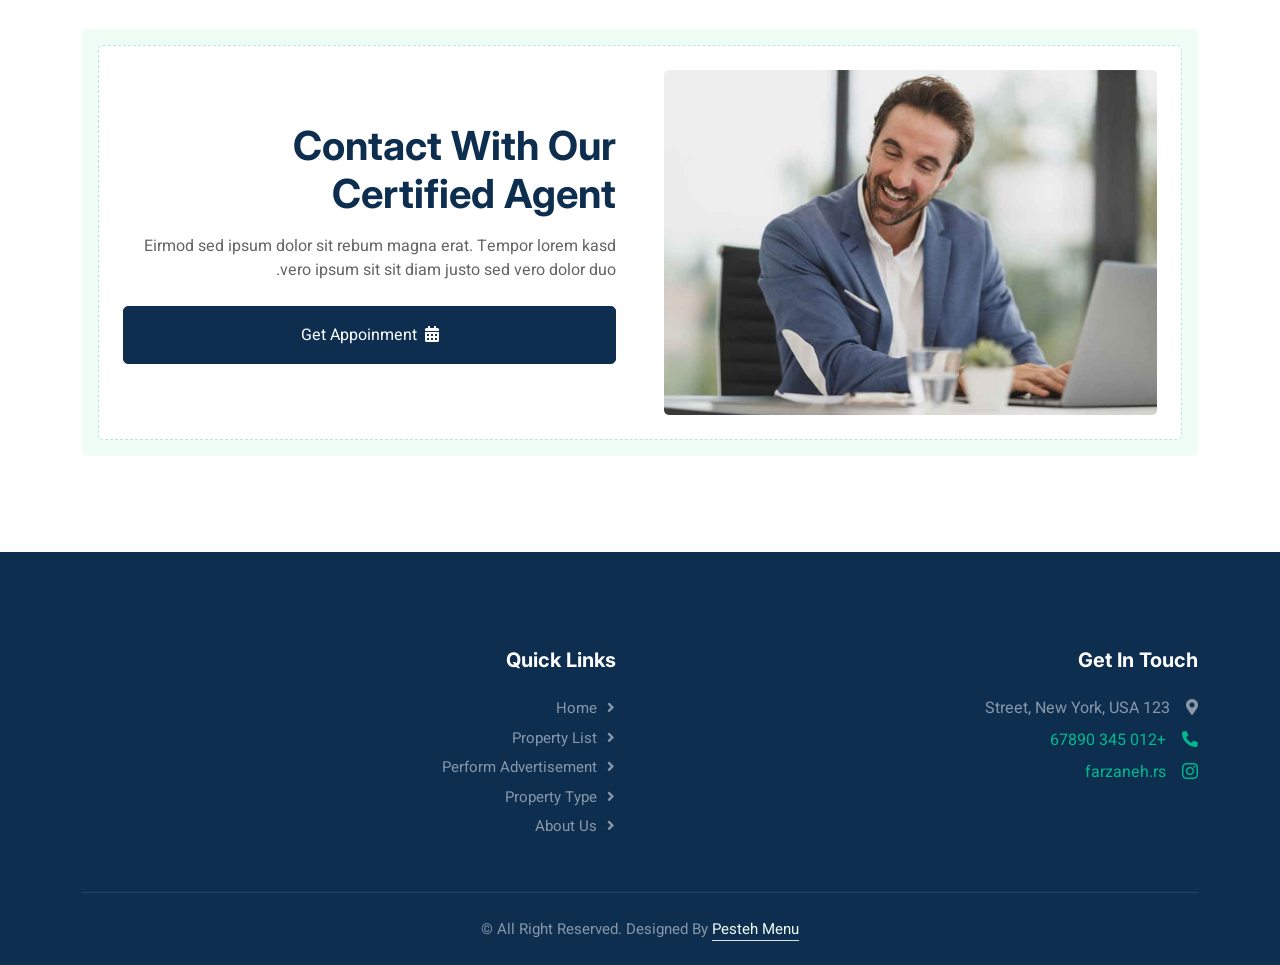
==== commit 5c7718f7: "add og img & og section NOTE:dont forget to add keywords" ====
--- a/frontEnd/index.html
+++ b/frontEnd/index.html
@@ -3,10 +3,28 @@
 
 <head>
     <meta charset="utf-8">
-    <title>Makaan - Real Estate HTML Template</title>
     <meta content="width=device-width, initial-scale=1.0" name="viewport">
+    <!-- Primary Meta Tags -->
+    <title>املاک فرزانه</title>
     <meta content="" name="keywords">
-    <meta content="" name="description">
+    <meta name="title" content="املاک فرزانه" />
+    <meta name="description"
+        content="ما مجموعه‌ای از بهترین املاک را با قیمت‌های مناسب و شرایط عالی به شما ارائه می‌دهیم. از آپارتمان‌های مدرن گرفته تا ویلاهای دنج، همه‌چیز در انتظار شماست" />
+    <!-- Open Graph / Facebook -->
+    <meta property="og:type" content="website" />
+    <meta property="og:url" content="https://metatags.io/" />
+    <meta property="og:title" content="املاک فرزانه" />
+    <meta property="og:description"
+        content="ما مجموعه‌ای از بهترین املاک را با قیمت‌های مناسب و شرایط عالی به شما ارائه می‌دهیم. از آپارتمان‌های مدرن گرفته تا ویلاهای دنج، همه‌چیز در انتظار شماست" />
+    <meta property="og:image" content="https://metatags.io/images/meta-tags.png" />
+
+    <!-- Twitter -->
+    <meta property="twitter:card" content="summary_large_image" />
+    <meta property="twitter:url" content="https://metatags.io/" />
+    <meta property="twitter:title" content="املاک فرزانه" />
+    <meta property="twitter:description"
+        content="ما مجموعه‌ای از بهترین املاک را با قیمت‌های مناسب و شرایط عالی به شما ارائه می‌دهیم. از آپارتمان‌های مدرن گرفته تا ویلاهای دنج، همه‌چیز در انتظار شماست" />
+    <meta property="twitter:image" content="https://metatags.io/images/meta-tags.png" />
 
     <!-- Favicon -->
     <link href="img/favicon.ico" rel="icon">
@@ -818,13 +836,15 @@
         <!-- About End -->
 
         <!-- Footer Start -->
-        <div class="container-fluid bg-dark text-white-50 footer pt-5 mt-5 wow fadeIn" id="contact-us" data-wow-delay="0.1s">
+        <div class="container-fluid bg-dark text-white-50 footer pt-5 mt-5 wow fadeIn" id="contact-us"
+            data-wow-delay="0.1s">
             <div class="container py-5">
                 <div class="row g-5">
                     <div class="col-md-6">
                         <h5 class="text-white mb-4">Get In Touch</h5>
                         <p class="mb-2"><i class="fa fa-map-marker-alt ms-3"></i>123 Street, New York, USA</p>
-                        <a href="tel:09123456789" target="_blank" class="mb-2 d-block"><i class="fa fa-phone-alt ms-3"></i>+012 345 67890</a>
+                        <a href="tel:09123456789" target="_blank" class="mb-2 d-block"><i
+                                class="fa fa-phone-alt ms-3"></i>+012 345 67890</a>
                         <a href="#" target="_blank" class="mb-2"><i class="bi bi-instagram ms-3"></i>farzaneh.rs</a>
                     </div>
                     <div class="col-md-6">
--- a/frontEnd/css/style.css
+++ b/frontEnd/css/style.css
@@ -5,9 +5,44 @@
     --light: #EFFDF5;
     --dark: #0E2E50;
 }
-html,body{
+
+html,
+body {
     scroll-behavior: smooth !important;
 }
+
+/*Scrollbar 'Chrome, Edge and Safari' */
+*::-webkit-scrollbar {
+    height: 10px;
+    width: 10px;
+}
+
+*::-webkit-scrollbar-track {
+    border-radius: 5px;
+    background-color: #EFFDF5;
+}
+
+*::-webkit-scrollbar-track:hover {
+    background-color: #EFFDF5;
+}
+
+*::-webkit-scrollbar-track:active {
+    background-color: #EFFDF5;
+}
+
+*::-webkit-scrollbar-thumb {
+    border-radius: 5px;
+    background-color: #00B98E;
+}
+
+*::-webkit-scrollbar-thumb:hover {
+    background-color: #00B188;
+}
+
+*::-webkit-scrollbar-thumb:active {
+    background-color: #00B98E;
+}
+
 .back-to-top {
     position: fixed;
     display: none;
